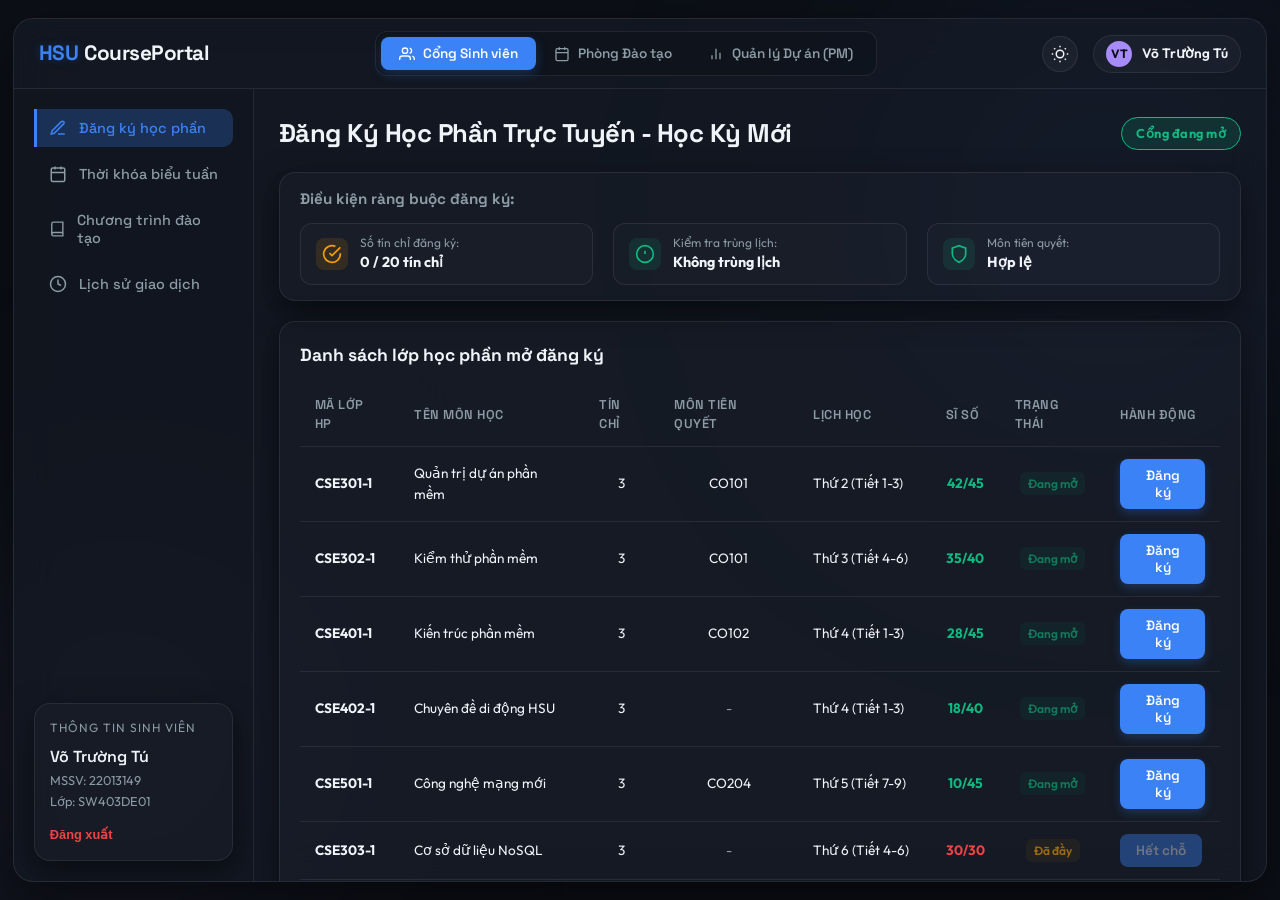
==== Project/index.html @ 162b2c91 "feat: build interactive course registration website prototype and SDP document in Vietnamese" ====
<!DOCTYPE html>
<html lang="vi">
<head>
    <meta charset="UTF-8">
    <meta name="viewport" content="width=device-width, initial-scale=1.0">
    <title>Hệ thống Đăng ký Học phần & Quản trị Dự án HSU</title>
    <link rel="preconnect" href="https://fonts.googleapis.com">
    <link rel="preconnect" href="https://fonts.gstatic.com" crossorigin>
    <link href="https://fonts.googleapis.com/css2?family=Outfit:wght@300;400;500;600;700;800&family=Space+Grotesk:wght@400;500;600;700&display=swap" rel="stylesheet">
    <link rel="stylesheet" href="styles.css">
</head>
<body>
    <!-- Background glows -->
    <div class="glow-bg-container">
        <div class="glow-sphere glow-1"></div>
        <div class="glow-sphere glow-2"></div>
    </div>

    <div class="app-container">
        <!-- Top App Bar -->
        <header class="app-header">
            <div class="brand">
                <span class="brand-hsu">HSU</span>
                <span class="brand-sub">CoursePortal</span>
            </div>
            
            <!-- Portal Tabs Switches -->
            <nav class="portal-nav">
                <button class="portal-tab-btn active" data-portal="student-portal">
                    <svg viewBox="0 0 24 24" width="16" height="16" stroke="currentColor" stroke-width="2" fill="none"><path d="M17 21v-2a4 4 0 0 0-4-4H5a4 4 0 0 0-4 4v2"></path><circle cx="9" cy="7" r="4"></circle><path d="M23 21v-2a4 4 0 0 0-3-3.87"></path><path d="M16 3.13a4 4 0 0 1 0 7.75"></path></svg>
                    Cổng Sinh viên
                </button>
                <button class="portal-tab-btn" data-portal="admin-portal">
                    <svg viewBox="0 0 24 24" width="16" height="16" stroke="currentColor" stroke-width="2" fill="none"><rect x="3" y="4" width="18" height="18" rx="2" ry="2"></rect><line x1="16" y1="2" x2="16" y2="6"></line><line x1="8" y1="2" x2="8" y2="6"></line><line x1="3" y1="10" x2="21" y2="10"></line></svg>
                    Phòng Đào tạo
                </button>
                <button class="portal-tab-btn" data-portal="pm-portal">
                    <svg viewBox="0 0 24 24" width="16" height="16" stroke="currentColor" stroke-width="2" fill="none"><line x1="18" y1="20" x2="18" y2="10"></line><line x1="12" y1="20" x2="12" y2="4"></line><line x1="6" y1="20" x2="6" y2="14"></line></svg>
                    Quản lý Dự án (PM)
                </button>
            </nav>

            <div class="header-right">
                <button id="dark-light-btn" class="icon-btn" title="Chuyển chế độ Sáng/Tối">
                    <svg viewBox="0 0 24 24" width="18" height="18" stroke="currentColor" stroke-width="2" fill="none" class="sun-icon"><circle cx="12" cy="12" r="5"></circle><line x1="12" y1="1" x2="12" y2="3"></line><line x1="12" y1="21" x2="12" y2="23"></line><line x1="4.22" y1="4.22" x2="5.64" y2="5.64"></line><line x1="18.36" y1="18.36" x2="19.78" y2="19.78"></line><line x1="1" y1="12" x2="3" y2="12"></line><line x1="21" y1="12" x2="23" y2="12"></line><line x1="4.22" y1="19.78" x2="5.64" y2="18.36"></line><line x1="18.36" y1="5.64" x2="19.78" y2="4.22"></line></svg>
                </button>
                <div class="user-profile" id="user-profile-badge">
                    <span class="user-avatar">VT</span>
                    <span class="user-name">Võ Trường Tú</span>
                </div>
            </div>
        </header>

        <!-- Main Body Area -->
        <main class="app-body">
            
            <!-- 1. PORTAL: STUDENT -->
            <section class="portal-pane active" id="student-portal">
                <!-- Login section if not authenticated -->
                <div class="login-wrapper flex-center" id="login-section" style="display: none;">
                    <div class="login-card glass-card">
                        <h2>ĐĂNG NHẬP CỔNG SINH VIÊN</h2>
                        <p class="login-subtitle">Vui lòng sử dụng thông tin tài khoản HSU được cấp</p>
                        <form id="login-form" onsubmit="event.preventDefault();">
                            <div class="form-group">
                                <label for="student-id">Mã số sinh viên (MSSV)</label>
                                <input type="text" id="student-id" placeholder="Nhập 22013149..." value="22013149">
                            </div>
                            <div class="form-group">
                                <label for="student-pass">Mật khẩu</label>
                                <input type="password" id="student-pass" placeholder="••••••••" value="password">
                            </div>
                            <button type="submit" id="login-submit-btn" class="primary-btn">Đăng nhập</button>
                        </form>
                        <div class="login-hint">💡 Gợi ý: Dùng MSSV: <strong>22013149</strong> để tải hồ sơ mẫu.</div>
                    </div>
                </div>

                <!-- Main Student Dashboard -->
                <div class="dashboard-layout" id="student-dashboard">
                    <!-- Sidebar menu -->
                    <aside class="dashboard-sidebar">
                        <nav class="sidebar-menu">
                            <button class="menu-item active" data-view="register-view">
                                <svg viewBox="0 0 24 24" width="18" height="18" stroke="currentColor" stroke-width="2" fill="none"><path d="M12 20h9"></path><path d="M16.5 3.5a2.121 2.121 0 0 1 3 3L7 19l-4 1 1-4L16.5 3.5z"></path></svg>
                                Đăng ký học phần
                            </button>
                            <button class="menu-item" data-view="timetable-view">
                                <svg viewBox="0 0 24 24" width="18" height="18" stroke="currentColor" stroke-width="2" fill="none"><rect x="3" y="4" width="18" height="18" rx="2" ry="2"></rect><line x1="16" y1="2" x2="16" y2="6"></line><line x1="8" y1="2" x2="8" y2="6"></line><line x1="3" y1="10" x2="21" y2="10"></line></svg>
                                Thời khóa biểu tuần
                            </button>
                            <button class="menu-item" data-view="curriculum-view">
                                <svg viewBox="0 0 24 24" width="18" height="18" stroke="currentColor" stroke-width="2" fill="none"><path d="M4 19.5A2.5 2.5 0 0 1 6.5 17H20"></path><path d="M6.5 2H20v20H6.5A2.5 2.5 0 0 1 4 19.5v-15A2.5 2.5 0 0 1 6.5 2z"></path></svg>
                                Chương trình đào tạo
                            </button>
                            <button class="menu-item" data-view="history-view">
                                <svg viewBox="0 0 24 24" width="18" height="18" stroke="currentColor" stroke-width="2" fill="none"><circle cx="12" cy="12" r="10"></circle><polyline points="12 6 12 12 16 14"></polyline></svg>
                                Lịch sử giao dịch
                            </button>
                        </nav>

                        <div class="sidebar-student-info glass-card">
                            <span class="info-title">Thông tin sinh viên</span>
                            <span class="info-name">Võ Trường Tú</span>
                            <span class="info-id">MSSV: 22013149</span>
                            <span class="info-class">Lớp: SW403DE01</span>
                            <button id="logout-btn" class="text-btn">Đăng xuất</button>
                        </div>
                    </aside>

                    <!-- Main view area -->
                    <div class="dashboard-main-view">
                        
                        <!-- VIEW: Register Classes -->
                        <div class="view-pane active" id="register-view">
                            <div class="view-header-row">
                                <h2>Đăng Ký Học Phần Trực Tuyến - Học Kỳ Mới</h2>
                                <div class="registration-status-badge open">Cổng đang mở</div>
                            </div>

                            <!-- Rules Checklist Box -->
                            <div class="rules-summary-box glass-card">
                                <h3>Điều kiện ràng buộc đăng ký:</h3>
                                <div class="rules-flex-grid">
                                    <div class="rule-indicator-card" id="rule-credits">
                                        <div class="r-icon">
                                            <svg viewBox="0 0 24 24" width="20" height="20" stroke="currentColor" stroke-width="2" fill="none"><path d="M22 11.08V12a10 10 0 1 1-5.93-9.14"></path><polyline points="22 4 12 14.01 9 11.01"></polyline></svg>
                                        </div>
                                        <div class="r-info">
                                            <span class="lbl">Số tín chỉ đăng ký:</span>
                                            <strong id="student-credits-sum">0 / 20 tín chỉ</strong>
                                        </div>
                                    </div>
                                    
                                    <div class="rule-indicator-card success" id="rule-clash">
                                        <div class="r-icon">
                                            <svg viewBox="0 0 24 24" width="20" height="20" stroke="currentColor" stroke-width="2" fill="none"><circle cx="12" cy="12" r="10"></circle><line x1="12" y1="8" x2="12" y2="12"></line><line x1="12" y1="16" x2="12.01" y2="16"></line></svg>
                                        </div>
                                        <div class="r-info">
                                            <span class="lbl">Kiểm tra trùng lịch:</span>
                                            <strong id="rule-clash-status">Không trùng lịch</strong>
                                        </div>
                                    </div>

                                    <div class="rule-indicator-card success" id="rule-prereq">
                                        <div class="r-icon">
                                            <svg viewBox="0 0 24 24" width="20" height="20" stroke="currentColor" stroke-width="2" fill="none"><path d="M12 22s8-4 8-10V5l-8-3-8 3v7c0 6 8 10 8 10z"></path></svg>
                                        </div>
                                        <div class="r-info">
                                            <span class="lbl">Môn tiên quyết:</span>
                                            <strong id="rule-prereq-status">Hợp lệ</strong>
                                        </div>
                                    </div>
                                </div>
                            </div>

                            <!-- List of Available Classes -->
                            <div class="table-section glass-card">
                                <h3>Danh sách lớp học phần mở đăng ký</h3>
                                <div class="responsive-table-wrapper">
                                    <table class="data-table">
                                        <thead>
                                            <tr>
                                                <th>Mã lớp HP</th>
                                                <th>Tên môn học</th>
                                                <th>Tín chỉ</th>
                                                <th>Môn tiên quyết</th>
                                                <th>Lịch học</th>
                                                <th>Sĩ số</th>
                                                <th>Trạng thái</th>
                                                <th>Hành động</th>
                                            </tr>
                                        </thead>
                                        <tbody id="open-classes-table-body">
                                            <!-- Dynamic rows -->
                                        </tbody>
                                    </table>
                                </div>
                            </div>

                            <!-- List of Registered Classes -->
                            <div class="table-section glass-card" style="margin-top: 20px;">
                                <h3>Học phần đã đăng ký thành công</h3>
                                <div class="responsive-table-wrapper">
                                    <table class="data-table registered-table">
                                        <thead>
                                            <tr>
                                                <th>Mã lớp HP</th>
                                                <th>Tên môn học</th>
                                                <th>Tín chỉ</th>
                                                <th>Lịch học</th>
                                                <th>Hành động</th>
                                            </tr>
                                        </thead>
                                        <tbody id="registered-classes-table-body">
                                            <tr>
                                                <td colspan="5" style="text-align: center; color: var(--text-secondary);">Chưa đăng ký môn học nào.</td>
                                            </tr>
                                        </tbody>
                                    </table>
                                </div>
                            </div>
                        </div>

                        <!-- VIEW: Weekly Timetable -->
                        <div class="view-pane" id="timetable-view">
                            <h2>Thời Khóa Biểu Tuần Cá Nhân</h2>
                            <p class="section-desc">Thời khóa biểu dạng lịch tuần giúp sinh viên dễ dàng nhận diện lịch và tránh trùng tiết học:</p>
                            
                            <div class="timetable-grid-container glass-card">
                                <div class="timetable-grid">
                                    <div class="grid-header">Tiết</div>
                                    <div class="grid-header">Thứ Hai</div>
                                    <div class="grid-header">Thứ Ba</div>
                                    <div class="grid-header">Thứ Tư</div>
                                    <div class="grid-header">Thứ Năm</div>
                                    <div class="grid-header">Thứ Sáu</div>
                                    <div class="grid-header">Thứ Bảy</div>
                                    
                                    <!-- Rows generated by JS -->
                                </div>
                            </div>
                        </div>

                        <!-- VIEW: Curriculum -->
                        <div class="view-pane" id="curriculum-view">
                            <h2>Chương Trình Đào Tạo Ngành Công Nghệ Phần Mềm</h2>
                            <p class="section-desc">Theo dõi các môn học đã hoàn thành và xem điều kiện tiên quyết của các môn tiếp theo:</p>
                            
                            <div class="curriculum-container glass-card">
                                <div class="curriculum-summary-banner">
                                    <div class="sum-item">
                                        <span>Tổng tín chỉ tích lũy:</span>
                                        <strong>124 / 130 tín chỉ</strong>
                                    </div>
                                    <div class="sum-item">
                                        <span>Điểm trung bình (GPA):</span>
                                        <strong>3.42 / 4.00</strong>
                                    </div>
                                    <div class="sum-item">
                                        <span>Trạng thái:</span>
                                        <strong class="color-success">Đủ điều kiện làm khóa luận</strong>
                                    </div>
                                </div>

                                <table class="data-table">
                                    <thead>
                                        <tr>
                                            <th>Mã môn</th>
                                            <th>Tên môn học</th>
                                            <th>Số TC</th>
                                            <th>Loại môn</th>
                                            <th>Môn tiên quyết</th>
                                            <th>Điểm tích lũy</th>
                                            <th>Trạng thái</th>
                                        </tr>
                                    </thead>
                                    <tbody id="curriculum-table-body">
                                        <!-- Dynamic rows -->
                                    </tbody>
                                </table>
                            </div>
                        </div>

                        <!-- VIEW: History of Transaction logs -->
                        <div class="view-pane" id="history-view">
                            <h2>Lịch Sử Giao Dịch Đăng Ký Học Phần</h2>
                            <p class="section-desc">Ghi nhận chi tiết thời gian và trạng thái thực hiện các thao tác đăng ký / hủy môn:</p>
                            
                            <div class="history-list-box glass-card">
                                <table class="data-table">
                                    <thead>
                                        <tr>
                                            <th>Thời gian</th>
                                            <th>Loại giao dịch</th>
                                            <th>Mã lớp HP</th>
                                            <th>Tên môn học</th>
                                            <th>Trạng thái hệ thống</th>
                                        </tr>
                                    </thead>
                                    <tbody id="history-table-body">
                                        <!-- Dynamic rows -->
                                    </tbody>
                                </table>
                            </div>
                        </div>

                    </div>
                </div>
            </section>


            <!-- 2. PORTAL: ADMIN (Phòng Đào Tạo) -->
            <section class="portal-pane" id="admin-portal">
                <div class="dashboard-layout">
                    <!-- Sidebar Admin -->
                    <aside class="dashboard-sidebar">
                        <nav class="sidebar-menu">
                            <button class="menu-item active" data-view="admin-classes-view">
                                <svg viewBox="0 0 24 24" width="18" height="18" stroke="currentColor" stroke-width="2" fill="none"><rect x="3" y="3" width="18" height="18" rx="2" ry="2"></rect><line x1="9" y1="9" x2="15" y2="9"></line><line x1="9" y1="13" x2="15" y2="13"></line><line x1="9" y1="17" x2="15" y2="17"></line></svg>
                                Lớp học phần mở
                            </button>
                            <button class="menu-item" data-view="admin-stats-view">
                                <svg viewBox="0 0 24 24" width="18" height="18" stroke="currentColor" stroke-width="2" fill="none"><line x1="18" y1="20" x2="18" y2="10"></line><line x1="12" y1="20" x2="12" y2="4"></line><line x1="6" y1="20" x2="6" y2="14"></line></svg>
                                Báo cáo thống kê
                            </button>
                        </nav>

                        <div class="sidebar-student-info glass-card">
                            <span class="info-title">Nhân viên Phòng Đào tạo</span>
                            <span class="info-name">Lê Thanh Tùng</span>
                            <span class="info-id">Mã số: PĐT018</span>
                        </div>
                    </aside>

                    <!-- Main View Admin -->
                    <div class="dashboard-main-view">
                        <!-- VIEW: Admin Classes Management -->
                        <div class="view-pane active" id="admin-classes-view">
                            <div class="view-header-row">
                                <h2>Quản Lý Lớp Học Phần Học Kỳ</h2>
                                <div class="admin-controls-flex">
                                    <button id="toggle-registration-btn" class="primary-btn pulse-border">Đóng Cổng Đăng Ký</button>
                                </div>
                            </div>

                            <div class="table-section glass-card">
                                <h3>Quản lý sĩ số lớp và Trạng thái mở đăng ký</h3>
                                <div class="responsive-table-wrapper">
                                    <table class="data-table">
                                        <thead>
                                            <tr>
                                                <th>Mã lớp HP</th>
                                                <th>Tên môn học</th>
                                                <th>Lịch học</th>
                                                <th>Sĩ số tối đa</th>
                                                <th>Số chỗ trống</th>
                                                <th>Trạng thái lớp</th>
                                                <th>Điều chỉnh sĩ số</th>
                                            </tr>
                                        </thead>
                                        <tbody id="admin-classes-table-body">
                                            <!-- Dynamic rows -->
                                        </tbody>
                                    </table>
                                </div>
                            </div>
                        </div>

                        <!-- VIEW: Admin Statistics -->
                        <div class="view-pane" id="admin-stats-view">
                            <h2>Báo Cáo Thống Kê & Đăng Ký</h2>
                            
                            <div class="admin-stats-summary-grid">
                                <div class="stat-card glass-card">
                                    <span>Tổng số lớp học phần:</span>
                                    <strong id="stat-total-classes">5</strong>
                                </div>
                                <div class="stat-card glass-card">
                                    <span>Số sinh viên đã đăng ký:</span>
                                    <strong id="stat-total-students">148</strong>
                                </div>
                                <div class="stat-card glass-card">
                                    <span>Tỉ lệ lớp đầy sĩ số (&gt;90%):</span>
                                    <strong id="stat-filled-ratio">40%</strong>
                                </div>
                            </div>

                            <div class="table-section glass-card" style="margin-top: 20px;">
                                <div class="view-header-row">
                                    <h3>Thống kê số lượng sinh viên theo môn học</h3>
                                    <button id="export-excel-btn" class="nav-btn">
                                        <svg viewBox="0 0 24 24" width="16" height="16" stroke="currentColor" stroke-width="2" fill="none"><path d="M21 15v4a2 2 0 0 1-2 2H5a2 2 0 0 1-2-2v-4"></path><polyline points="7 10 12 15 17 10"></polyline><line x1="12" y1="15" x2="12" y2="3"></line></svg>
                                        Xuất Báo cáo Excel (.xlsx)
                                    </button>
                                </div>
                                
                                <div class="responsive-table-wrapper">
                                    <table class="data-table">
                                        <thead>
                                            <tr>
                                                <th>Mã học phần</th>
                                                <th>Tên môn học</th>
                                                <th>Tín chỉ</th>
                                                <th>Số lớp đã mở</th>
                                                <th>Tổng số lượt đăng ký</th>
                                                <th>Doanh thu dự kiến ($)</th>
                                            </tr>
                                        </thead>
                                        <tbody id="admin-stats-table-body">
                                            <!-- Dynamic rows -->
                                        </tbody>
                                    </table>
                                </div>
                            </div>
                        </div>
                    </div>
                </div>
            </section>


            <!-- 3. PORTAL: PROJECT MANAGEMENT (PM PORTAL) -->
            <section class="portal-pane" id="pm-portal">
                <div class="pm-portal-layout">
                    <!-- Top PM summary card -->
                    <div class="pm-summary-header glass-card">
                        <div class="pm-title-desc">
                            <h2>Dashboard Quản Trị Tiến Độ & Rủi Ro Dự Án</h2>
                            <p>Phân tích tiến độ dự án <strong>Hệ thống Đăng ký Học phần trực tuyến HSU</strong> (12 Tuần)</p>
                        </div>
                        <div class="pm-meta-metrics">
                            <div class="pm-metric-box">
                                <span class="lbl">Tiến độ tổng thể</span>
                                <strong>85%</strong>
                            </div>
                            <div class="pm-metric-box" id="pm-delivery-status">
                                <span class="lbl">Ngày bàn giao dự kiến</span>
                                <strong class="color-success">Tuần 12 (Đúng Hạn)</strong>
                            </div>
                            <div class="pm-metric-box">
                                <span class="lbl">Trạng thái đường găng</span>
                                <strong class="color-critical">Chặt chẽ</strong>
                            </div>
                        </div>
                    </div>

                    <!-- Main grid layout -->
                    <div class="pm-grid">
                        
                        <!-- Left panel: Gantt & Critical Path controls -->
                        <div class="pm-col-left glass-card">
                            <div class="view-header-row">
                                <h3>Trình Giả Lập Trễ Tiến Độ (Critical Path Simulator)</h3>
                                <button id="reset-schedule-btn" class="text-btn">Khôi phục tiến độ ban đầu</button>
                            </div>
                            <p class="section-desc" style="margin-bottom: 15px;">Dự án có các công việc thuộc <strong>Đường găng (Critical Path)</strong>. Nếu một công việc trên đường găng bị trễ, ngày hoàn thành dự án sẽ bị lùi lại. Các công việc ngoài đường găng có thời gian đệm (Float time) nhất định.</p>
                            
                            <div class="simulator-sliders-box">
                                <!-- Sliders for delay simulation -->
                                <div class="delay-slider-card critical">
                                    <div class="slider-info-row">
                                        <span class="task-title">🔴 1. Thu thập yêu cầu (Đường găng)</span>
                                        <span class="float-badge">Đệm: 0 tuần</span>
                                        <span id="delay-val-1" class="delay-num">Trễ: 0 tuần</span>
                                    </div>
                                    <input type="range" class="delay-slider" data-task-id="1" min="0" max="4" value="0">
                                </div>

                                <div class="delay-slider-card critical">
                                    <div class="slider-info-row">
                                        <span class="task-title">🔴 2. Lập trình Backend (Đường găng)</span>
                                        <span class="float-badge">Đệm: 0 tuần</span>
                                        <span id="delay-val-2" class="delay-num">Trễ: 0 tuần</span>
                                    </div>
                                    <input type="range" class="delay-slider" data-task-id="2" min="0" max="4" value="0">
                                </div>

                                <div class="delay-slider-card">
                                    <div class="slider-info-row">
                                        <span class="task-title">🟢 3. Lập trình Frontend (Ngoài đường găng)</span>
                                        <span class="float-badge success-bg">Đệm: 1 tuần</span>
                                        <span id="delay-val-3" class="delay-num">Trễ: 0 tuần</span>
                                    </div>
                                    <input type="range" class="delay-slider" data-task-id="3" min="0" max="4" value="0">
                                </div>

                                <div class="delay-slider-card">
                                    <div class="slider-info-row">
                                        <span class="task-title">🟢 4. Thiết kế Database (Ngoài đường găng)</span>
                                        <span class="float-badge success-bg">Đệm: 2 tuần</span>
                                        <span id="delay-val-4" class="delay-num">Trễ: 0 tuần</span>
                                    </div>
                                    <input type="range" class="delay-slider" data-task-id="4" min="0" max="4" value="0">
                                </div>
                            </div>

                            <!-- Critical path visualizer flowchart -->
                            <div class="flowchart-box" style="margin-top: 20px;">
                                <h4>Đường Găng Quyết Định Tiến Độ (Critical Path Flow)</h4>
                                <div class="gantt-flowchart">
                                    <div class="flow-node active">Yêu cầu</div>
                                    <div class="flow-arrow">→</div>
                                    <div class="flow-node active">Phân tích</div>
                                    <div class="flow-arrow">→</div>
                                    <div class="flow-node active">Thiết kế</div>
                                    <div class="flow-arrow">→</div>
                                    <div class="flow-node active">Backend</div>
                                    <div class="flow-arrow">→</div>
                                    <div class="flow-node active">Tích hợp</div>
                                    <div class="flow-arrow">→</div>
                                    <div class="flow-node active">Kiểm thử</div>
                                    <div class="flow-arrow">→</div>
                                    <div class="flow-node active">Deploy</div>
                                    <div class="flow-arrow">→</div>
                                    <div class="flow-node active">Bàn giao</div>
                                </div>
                                <p class="table-note" style="margin-top: 10px;">*Các công việc Backend, Tích hợp, Kiểm thử, Deploy là các mốc chịu ảnh hưởng dây chuyền trực tiếp từ giai đoạn thu thập yêu cầu.</p>
                            </div>
                        </div>

                        <!-- Right panel: Interactive Gantt chart graph -->
                        <div class="pm-col-right glass-card">
                            <h3>Biểu đồ Gantt Trực Quan Hóa Tiến Độ Dự Án</h3>
                            <div class="gantt-chart-wrapper">
                                <!-- Gantt Grid header -->
                                <div class="gantt-grid-header">
                                    <div class="gantt-task-name-header">Công việc</div>
                                    <div class="gantt-weeks-header">
                                        <span>T1</span><span>T2</span><span>T3</span><span>T4</span><span>T5</span><span>T6</span><span>T7</span><span>T8</span><span>T9</span><span>T10</span><span>T11</span><span>T12</span><span class="extended-week week-13">T13</span><span class="extended-week week-14">T14</span><span class="extended-week week-15">T15</span><span class="extended-week week-16">T16</span>
                                    </div>
                                </div>

                                <!-- Gantt Bars container -->
                                <div class="gantt-bars-container" id="gantt-bars-wrapper">
                                    <!-- Bars generated dynamically by JS -->
                                </div>
                            </div>
                            
                            <!-- Risk Register Matrix at bottom -->
                            <div class="pm-risk-register-section" style="margin-top: 20px;">
                                <h3>Bảng Quản Lý Rủi Ro Tiến Độ (Project Risk Register)</h3>
                                <div class="responsive-table-wrapper">
                                    <table class="data-table risk-table">
                                        <thead>
                                            <tr>
                                                <th>Mã rủi ro</th>
                                                <th>Mô tả rủi ro</th>
                                                <th>Xác suất</th>
                                                <th>Mức ảnh hưởng</th>
                                                <th>Điểm số rủi ro</th>
                                                <th>Biện pháp ứng phó tiến độ</th>
                                            </tr>
                                        </thead>
                                        <tbody>
                                            <tr class="risk-row-high">
                                                <td>RSK-01</td>
                                                <td>Thay đổi yêu cầu liên tục (Scope creep)</td>
                                                <td>Cao</td>
                                                <td>Cao</td>
                                                <td><span class="risk-badge high">9 (Cao)</span></td>
                                                <td>Chốt ký duyệt SRS ở cuối tuần 2, lập quy trình CCB</td>
                                            </tr>
                                            <tr class="risk-row-medium">
                                                <td>RSK-02</td>
                                                <td>Lỗi tích hợp hệ thống Frontend - Backend</td>
                                                <td>Trung bình</td>
                                                <td>Cao</td>
                                                <td><span class="risk-badge medium">6 (Trung bình)</span></td>
                                                <td>Tích hợp sớm và thường xuyên, đặc tả API chi tiết</td>
                                            </tr>
                                            <tr class="risk-row-medium">
                                                <td>RSK-03</td>
                                                <td>Thành viên cốt lõi nghỉ việc đột ngột</td>
                                                <td>Trung bình</td>
                                                <td>Cao</td>
                                                <td><span class="risk-badge medium">6 (Trung bình)</span></td>
                                                <td>Đào tạo chéo (Cross-training), chia sẻ mã nguồn</td>
                                            </tr>
                                            <tr class="risk-row-medium">
                                                <td>RSK-04</td>
                                                <td>Nghẽn tải máy chủ khi mở cổng</td>
                                                <td>Trung bình</td>
                                                <td>Cao</td>
                                                <td><span class="risk-badge medium">6 (Trung bình)</span></td>
                                                <td>Tối ưu hóa Database, Load Test hiệu năng ở tuần 9</td>
                                            </tr>
                                            <tr class="risk-row-high">
                                                <td>RSK-05</td>
                                                <td>Trễ tiến độ các mốc trên Đường găng</td>
                                                <td>Cao</td>
                                                <td>Rất cao</td>
                                                <td><span class="risk-badge high">10 (Cao)</span></td>
                                                <td>Họp rà soát hàng tuần, ưu tiên phát triển module lõi trước</td>
                                            </tr>
                                        </tbody>
                                    </table>
                                </div>
                            </div>
                        </div>

                    </div>
                </div>
            </section>

        </main>
        
        <!-- Toast message feedback -->
        <div class="toast-container" id="toast-wrapper"></div>
    </div>

    <script src="script.js"></script>
</body>
</html>
---- Project/styles.css ----
/* --- HSU PROJECT DESIGN SYSTEM --- */
:root {
    --bg-color: #0c0f16;
    --card-bg: rgba(22, 28, 41, 0.65);
    --border-color: rgba(255, 255, 255, 0.08);
    --text-primary: #f0f3f8;
    --text-secondary: #8c9ba5;
    
    --primary: #3b82f6; /* Electric HSU Blue */
    --primary-glow: rgba(59, 130, 246, 0.25);
    --accent: #a78bfa; /* Soft Lavender */
    --success: #10b981; /* Emerald Green */
    --warning: #f59e0b; /* Amber Orange */
    --danger: #ef4444; /* Coral Red */
    
    --shadow-color: rgba(0, 0, 0, 0.5);
    --glass-blur: 20px;
    --transition-speed: 0.3s;
    
    --font-heading: 'Space Grotesk', sans-serif;
    --font-body: 'Outfit', sans-serif;
}

[data-theme="light"] {
    --bg-color: #f3f4f6;
    --card-bg: rgba(255, 255, 255, 0.85);
    --border-color: rgba(0, 0, 0, 0.08);
    --text-primary: #1f2937;
    --text-secondary: #6b7280;
    
    --primary: #1d4ed8;
    --primary-glow: rgba(29, 78, 216, 0.1);
    --accent: #6d28d9;
    --success: #059669;
    --warning: #d97706;
    --danger: #dc2626;
    
    --shadow-color: rgba(0, 0, 0, 0.06);
}

/* Base Styles */
* {
    box-sizing: border-box;
    margin: 0;
    padding: 0;
}

body {
    background-color: var(--bg-color);
    color: var(--text-primary);
    font-family: var(--font-body);
    font-size: 15px;
    line-height: 1.5;
    overflow: hidden;
    height: 100vh;
    display: flex;
    justify-content: center;
    align-items: center;
    transition: background-color var(--transition-speed), color var(--transition-speed);
}

/* Background Glows */
.glow-bg-container {
    position: absolute;
    top: 0;
    left: 0;
    width: 100%;
    height: 100%;
    overflow: hidden;
    z-index: 1;
    pointer-events: none;
}

.glow-sphere {
    position: absolute;
    border-radius: 50%;
    filter: blur(120px);
    opacity: 0.15;
    mix-blend-mode: screen;
}

[data-theme="light"] .glow-sphere {
    opacity: 0.06;
    mix-blend-mode: multiply;
}

.glow-1 {
    width: 600px;
    height: 600px;
    background: radial-gradient(circle, var(--primary) 0%, transparent 70%);
    top: -10%;
    right: -10%;
}

.glow-2 {
    width: 500px;
    height: 500px;
    background: radial-gradient(circle, var(--accent) 0%, transparent 70%);
    bottom: -10%;
    left: -10%;
}

/* Core Container Layout */
.app-container {
    position: relative;
    z-index: 10;
    width: 98vw;
    height: 96vh;
    max-width: 1500px;
    max-height: 900px;
    background: var(--card-bg);
    border: 1px solid var(--border-color);
    border-radius: 20px;
    box-shadow: 0 20px 50px var(--shadow-color);
    backdrop-filter: blur(var(--glass-blur));
    -webkit-backdrop-filter: blur(var(--glass-blur));
    display: flex;
    flex-direction: column;
    overflow: hidden;
}

/* Header style */
.app-header {
    height: 70px;
    padding: 0 25px;
    display: flex;
    justify-content: space-between;
    align-items: center;
    border-bottom: 1px solid var(--border-color);
    flex-shrink: 0;
}

.brand {
    font-family: var(--font-heading);
    font-size: 1.3rem;
    font-weight: 800;
    display: flex;
    align-items: center;
    gap: 6px;
    letter-spacing: -0.5px;
}

.brand-hsu {
    color: var(--primary);
    text-shadow: 0 0 10px var(--primary-glow);
}

.portal-nav {
    display: flex;
    background: rgba(0, 0, 0, 0.15);
    padding: 5px;
    border-radius: 12px;
    border: 1px solid var(--border-color);
}

.portal-tab-btn {
    background: transparent;
    border: none;
    color: var(--text-secondary);
    padding: 8px 18px;
    border-radius: 8px;
    font-family: var(--font-heading);
    font-weight: 600;
    font-size: 0.85rem;
    cursor: pointer;
    display: flex;
    align-items: center;
    gap: 8px;
    transition: all 0.25s ease;
}

.portal-tab-btn:hover {
    color: var(--text-primary);
}

.portal-tab-btn.active {
    background: var(--primary);
    color: #fff;
    box-shadow: 0 4px 12px var(--primary-glow);
}

.header-right {
    display: flex;
    align-items: center;
    gap: 15px;
}

.icon-btn {
    background: rgba(255, 255, 255, 0.04);
    border: 1px solid var(--border-color);
    color: var(--text-primary);
    width: 36px;
    height: 36px;
    border-radius: 50%;
    cursor: pointer;
    display: flex;
    justify-content: center;
    align-items: center;
    transition: all 0.3s ease;
}

.icon-btn:hover {
    background: rgba(255, 255, 255, 0.1);
    transform: scale(1.05);
}

.user-profile {
    display: flex;
    align-items: center;
    gap: 10px;
    background: rgba(255, 255, 255, 0.03);
    border: 1px solid var(--border-color);
    padding: 5px 12px;
    border-radius: 20px;
}

.user-avatar {
    background: var(--accent);
    color: #0c0f16;
    width: 26px;
    height: 26px;
    border-radius: 50%;
    display: flex;
    justify-content: center;
    align-items: center;
    font-weight: 700;
    font-size: 0.75rem;
}

.user-name {
    font-size: 0.85rem;
    font-weight: 600;
}

/* App Main Body */
.app-body {
    flex: 1;
    position: relative;
    overflow: hidden;
}

.portal-pane {
    position: absolute;
    top: 0;
    left: 0;
    width: 100%;
    height: 100%;
    opacity: 0;
    visibility: hidden;
    transition: opacity 0.3s ease, visibility 0.3s ease;
    display: flex;
    flex-direction: column;
}

.portal-pane.active {
    opacity: 1;
    visibility: visible;
}

/* Glass card design */
.glass-card {
    background: rgba(255, 255, 255, 0.015);
    border: 1px solid var(--border-color);
    border-radius: 16px;
    padding: 20px;
    box-shadow: 0 10px 30px var(--shadow-color);
}

/* Dashboard sidebar layout */
.dashboard-layout {
    display: grid;
    grid-template-columns: 240px 1fr;
    height: 100%;
    overflow: hidden;
}

.dashboard-sidebar {
    border-right: 1px solid var(--border-color);
    padding: 20px;
    display: flex;
    flex-direction: column;
    justify-content: space-between;
    background: rgba(0, 0, 0, 0.08);
}

.sidebar-menu {
    display: flex;
    flex-direction: column;
    gap: 8px;
}

.menu-item {
    background: transparent;
    border: none;
    color: var(--text-secondary);
    padding: 10px 15px;
    border-radius: 10px;
    text-align: left;
    font-family: var(--font-heading);
    font-weight: 500;
    font-size: 0.9rem;
    cursor: pointer;
    display: flex;
    align-items: center;
    gap: 12px;
    transition: all 0.2s ease;
}

.menu-item:hover {
    color: var(--text-primary);
    background: rgba(255, 255, 255, 0.03);
}

.menu-item.active {
    background: var(--primary-glow);
    color: var(--primary);
    border-left: 3px solid var(--primary);
    border-radius: 0 10px 10px 0;
    padding-left: 12px;
}

.sidebar-student-info {
    padding: 15px;
}

.sidebar-student-info .info-title {
    font-size: 0.75rem;
    color: var(--text-secondary);
    text-transform: uppercase;
    letter-spacing: 1px;
    display: block;
    margin-bottom: 8px;
}

.sidebar-student-info .info-name {
    font-family: var(--font-heading);
    font-size: 1rem;
    font-weight: 600;
    display: block;
}

.sidebar-student-info .info-id,
.sidebar-student-info .info-class {
    font-size: 0.8rem;
    color: var(--text-secondary);
    display: block;
    margin-top: 2px;
}

.text-btn {
    background: transparent;
    border: none;
    color: var(--danger);
    cursor: pointer;
    font-size: 0.8rem;
    font-weight: 600;
    margin-top: 15px;
    outline: none;
}

.text-btn:hover {
    text-decoration: underline;
}

/* Dashboard main view display */
.dashboard-main-view {
    flex: 1;
    padding: 25px;
    overflow-y: auto;
    height: 100%;
}

.view-pane {
    display: none;
    animation: fadeIn 0.35s ease forwards;
}

.view-pane.active {
    display: block;
}

@keyframes fadeIn {
    from { opacity: 0; transform: translateY(10px); }
    to { opacity: 1; transform: translateY(0); }
}

.view-header-row {
    display: flex;
    justify-content: space-between;
    align-items: center;
    margin-bottom: 20px;
}

.view-header-row h2 {
    font-family: var(--font-heading);
    font-size: 1.6rem;
    font-weight: 700;
    letter-spacing: -0.5px;
}

.section-desc {
    font-size: 0.9rem;
    color: var(--text-secondary);
    margin-top: -15px;
    margin-bottom: 20px;
}

/* Badges */
.registration-status-badge {
    padding: 6px 14px;
    border-radius: 20px;
    font-size: 0.8rem;
    font-weight: 700;
    letter-spacing: 0.5px;
}

.registration-status-badge.open {
    background: rgba(16, 185, 129, 0.15);
    color: var(--success);
    border: 1px solid var(--success);
}

.registration-status-badge.closed {
    background: rgba(239, 68, 68, 0.15);
    color: var(--danger);
    border: 1px solid var(--danger);
}

/* Student Rules checklist display */
.rules-summary-box {
    margin-bottom: 20px;
    padding: 15px 20px;
}

.rules-summary-box h3 {
    font-family: var(--font-heading);
    font-size: 0.95rem;
    color: var(--text-secondary);
    margin-bottom: 12px;
}

.rules-flex-grid {
    display: flex;
    gap: 20px;
}

.rule-indicator-card {
    flex: 1;
    display: flex;
    align-items: center;
    gap: 12px;
    padding: 10px 15px;
    border-radius: 12px;
    background: rgba(255, 255, 255, 0.015);
    border: 1px solid var(--border-color);
}

.rule-indicator-card .r-icon {
    width: 32px;
    height: 32px;
    border-radius: 8px;
    display: flex;
    justify-content: center;
    align-items: center;
    background: rgba(239, 68, 68, 0.12);
    color: var(--danger);
}

.rule-indicator-card.success .r-icon {
    background: rgba(16, 185, 129, 0.12);
    color: var(--success);
}

.rule-indicator-card.warning .r-icon {
    background: rgba(245, 158, 11, 0.12);
    color: var(--warning);
}

.rule-indicator-card .r-info {
    display: flex;
    flex-direction: column;
}

.rule-indicator-card .r-info .lbl {
    font-size: 0.75rem;
    color: var(--text-secondary);
}

.rule-indicator-card .r-info strong {
    font-size: 0.9rem;
    font-weight: 700;
}

/* Tables styling */
.table-section {
    padding: 20px;
}

.table-section h3 {
    font-family: var(--font-heading);
    font-size: 1.1rem;
    margin-bottom: 15px;
}

.responsive-table-wrapper {
    width: 100%;
    overflow-x: auto;
}

.data-table {
    width: 100%;
    border-collapse: collapse;
    font-size: 0.85rem;
    text-align: left;
}

.data-table th, .data-table td {
    padding: 12px 15px;
    border-bottom: 1px solid var(--border-color);
}

.data-table th {
    font-family: var(--font-heading);
    color: var(--text-secondary);
    font-weight: 600;
    font-size: 0.8rem;
    text-transform: uppercase;
    letter-spacing: 0.5px;
}

.data-table tbody tr:hover {
    background: rgba(255, 255, 255, 0.01);
}

/* Table specific fields */
.class-full {
    color: var(--danger);
    font-weight: bold;
}

.class-available {
    color: var(--success);
    font-weight: bold;
}

/* Action Buttons */
.primary-btn {
    background: var(--primary);
    color: #fff;
    border: none;
    padding: 8px 16px;
    border-radius: 8px;
    font-family: var(--font-heading);
    font-weight: 600;
    font-size: 0.85rem;
    cursor: pointer;
    box-shadow: 0 4px 10px var(--primary-glow);
    transition: all 0.25s ease;
}

.primary-btn:hover {
    transform: translateY(-1px);
    box-shadow: 0 6px 15px var(--primary-glow);
}

.primary-btn:disabled {
    opacity: 0.4;
    cursor: not-allowed;
    transform: none;
    box-shadow: none;
}

.danger-btn {
    background: rgba(239, 68, 68, 0.1);
    border: 1px solid var(--danger);
    color: var(--danger);
    padding: 6px 12px;
    border-radius: 6px;
    font-family: var(--font-heading);
    font-weight: 600;
    font-size: 0.8rem;
    cursor: pointer;
    transition: all 0.2s ease;
}

.danger-btn:hover {
    background: var(--danger);
    color: #fff;
}

.nav-btn {
    background: rgba(255,255,255,0.03);
    border: 1px solid var(--border-color);
    color: var(--text-primary);
    padding: 8px 16px;
    border-radius: 8px;
    font-family: var(--font-heading);
    font-weight: 500;
    font-size: 0.85rem;
    cursor: pointer;
    display: flex;
    align-items: center;
    gap: 8px;
    transition: all 0.3s ease;
}

.nav-btn:hover {
    background: rgba(255,255,255,0.08);
}

.status-badge {
    padding: 4px 8px;
    border-radius: 6px;
    font-size: 0.75rem;
    font-weight: 600;
}

.status-badge.registered { background: rgba(16, 185, 129, 0.1); color: var(--success); }
.status-badge.cancelled { background: rgba(239, 68, 68, 0.1); color: var(--danger); }
.status-badge.conflict { background: rgba(245, 158, 11, 0.1); color: var(--warning); }

/* TIMETABLE WEEK GRID VIEW */
.timetable-grid-container {
    padding: 25px;
    overflow-x: auto;
}

.timetable-grid {
    display: grid;
    grid-template-columns: 80px repeat(6, 1fr);
    grid-gap: 5px;
    min-width: 800px;
}

.grid-header {
    font-family: var(--font-heading);
    font-weight: 700;
    font-size: 0.85rem;
    color: var(--text-secondary);
    text-align: center;
    padding: 10px;
    background: rgba(255,255,255,0.02);
    border-radius: 6px;
    border: 1px solid var(--border-color);
}

.grid-cell-hour {
    font-family: monospace;
    font-size: 0.8rem;
    color: var(--text-secondary);
    display: flex;
    justify-content: center;
    align-items: center;
    background: rgba(0, 0, 0, 0.15);
    border-radius: 6px;
    padding: 8px;
}

.grid-cell-day {
    min-height: 40px;
    background: rgba(255, 255, 255, 0.005);
    border: 1px solid rgba(255, 255, 255, 0.02);
    border-radius: 6px;
    position: relative;
}

/* Time Block overlay styling */
.timetable-event-block {
    position: absolute;
    left: 2px;
    right: 2px;
    background: linear-gradient(135deg, var(--primary) 0%, var(--accent) 100%);
    color: #fff;
    border-radius: 6px;
    padding: 4px 6px;
    font-size: 0.75rem;
    font-weight: 600;
    line-height: 1.2;
    box-shadow: 0 4px 10px rgba(0, 0, 0, 0.25);
    overflow: hidden;
    text-overflow: ellipsis;
    display: flex;
    flex-direction: column;
    justify-content: center;
    z-index: 5;
    border-left: 3px solid #fff;
}

.timetable-event-block .event-code {
    font-size: 0.65rem;
    opacity: 0.8;
}

/* Curriculum table styles */
.curriculum-container {
    padding: 20px;
}

.curriculum-summary-banner {
    display: flex;
    justify-content: space-around;
    padding: 15px;
    background: rgba(0, 0, 0, 0.15);
    border-radius: 12px;
    border: 1px solid var(--border-color);
    margin-bottom: 20px;
}

.curriculum-summary-banner .sum-item {
    display: flex;
    flex-direction: column;
    align-items: center;
}

.curriculum-summary-banner .sum-item span {
    font-size: 0.75rem;
    color: var(--text-secondary);
}

.curriculum-summary-banner .sum-item strong {
    font-family: var(--font-heading);
    font-size: 1.1rem;
    font-weight: 700;
}

.color-success { color: var(--success); }
.color-critical { color: var(--danger); }

/* login styles */
.login-wrapper {
    width: 100%;
    height: 100%;
}

.flex-center {
    display: flex;
    justify-content: center;
    align-items: center;
}

.login-card {
    width: 100%;
    max-width: 420px;
    padding: 35px;
    text-align: center;
}

.login-card h2 {
    font-family: var(--font-heading);
    font-size: 1.4rem;
    font-weight: 800;
    margin-bottom: 5px;
    color: var(--primary);
}

.login-subtitle {
    font-size: 0.85rem;
    color: var(--text-secondary);
    margin-bottom: 25px;
}

.form-group {
    display: flex;
    flex-direction: column;
    text-align: left;
    margin-bottom: 18px;
}

.form-group label {
    font-size: 0.8rem;
    color: var(--text-secondary);
    margin-bottom: 6px;
}

.form-group input {
    background: rgba(0,0,0,0.25);
    border: 1px solid var(--border-color);
    color: var(--text-primary);
    padding: 10px 15px;
    border-radius: 8px;
    font-family: var(--font-body);
    font-size: 0.9rem;
    outline: none;
    transition: all 0.3s ease;
}

.form-group input:focus {
    border-color: var(--primary);
    box-shadow: 0 0 5px var(--primary-glow);
}

.login-card button {
    width: 100%;
    padding: 12px;
    margin-top: 10px;
}

.login-hint {
    margin-top: 20px;
    font-size: 0.75rem;
    color: var(--text-secondary);
}

/* PORTAL: ADMIN (Phòng đào tạo) Styles */
.admin-controls-flex {
    display: flex;
    gap: 12px;
}

.admin-stats-summary-grid {
    display: grid;
    grid-template-columns: repeat(3, 1fr);
    gap: 20px;
}

.stat-card {
    display: flex;
    flex-direction: column;
    align-items: center;
    padding: 15px;
}

.stat-card span {
    font-size: 0.8rem;
    color: var(--text-secondary);
}

.stat-card strong {
    font-family: var(--font-heading);
    font-size: 1.8rem;
    font-weight: 700;
    color: var(--primary);
    margin-top: 5px;
}


/* PORTAL: PROJECT MANAGEMENT (PM Portal) */
.pm-portal-layout {
    display: flex;
    flex-direction: column;
    gap: 20px;
    padding: 25px;
    height: 100%;
    overflow-y: auto;
}

.pm-summary-header {
    display: flex;
    justify-content: space-between;
    align-items: center;
    padding: 18px 25px;
}

.pm-title-desc h2 {
    font-family: var(--font-heading);
    font-size: 1.5rem;
    font-weight: 700;
    color: var(--primary);
}

.pm-title-desc p {
    font-size: 0.85rem;
    color: var(--text-secondary);
}

.pm-meta-metrics {
    display: flex;
    gap: 25px;
}

.pm-metric-box {
    display: flex;
    flex-direction: column;
    text-align: right;
}

.pm-metric-box .lbl {
    font-size: 0.75rem;
    color: var(--text-secondary);
}

.pm-metric-box strong {
    font-family: var(--font-heading);
    font-size: 1.15rem;
    font-weight: 700;
}

.pm-grid {
    display: grid;
    grid-template-columns: 1fr 1.5fr;
    gap: 20px;
}

.pm-col-left {
    display: flex;
    flex-direction: column;
    padding: 22px;
}

.pm-col-right {
    display: flex;
    flex-direction: column;
    padding: 22px;
}

.pm-col-left h3, .pm-col-right h3 {
    font-family: var(--font-heading);
    font-size: 1.1rem;
    margin-bottom: 12px;
    color: var(--primary);
}

/* Delay Simulator sliders styling */
.simulator-sliders-box {
    display: flex;
    flex-direction: column;
    gap: 12px;
}

.delay-slider-card {
    background: rgba(255, 255, 255, 0.015);
    border: 1px solid var(--border-color);
    border-radius: 12px;
    padding: 12px 15px;
}

.delay-slider-card.critical {
    border-left: 4px solid var(--danger);
    background: rgba(239, 68, 68, 0.005);
}

.slider-info-row {
    display: flex;
    justify-content: space-between;
    align-items: center;
    font-size: 0.75rem;
    margin-bottom: 6px;
}

.slider-info-row .task-title {
    font-weight: 600;
}

.slider-info-row .float-badge {
    font-size: 0.65rem;
    padding: 2px 6px;
    border-radius: 4px;
    background: rgba(255, 255, 255, 0.05);
    color: var(--text-secondary);
}

.slider-info-row .float-badge.success-bg {
    background: rgba(16, 185, 129, 0.12);
    color: var(--success);
}

.delay-num {
    font-family: monospace;
    font-weight: 700;
    color: var(--warning);
}

.delay-slider {
    -webkit-appearance: none;
    appearance: none;
    width: 100%;
    height: 5px;
    border-radius: 2px;
    background: rgba(255,255,255,0.08);
    outline: none;
}

.delay-slider::-webkit-slider-thumb {
    -webkit-appearance: none;
    appearance: none;
    width: 15px;
    height: 15px;
    border-radius: 50%;
    background: var(--warning);
    cursor: pointer;
    box-shadow: 0 0 5px rgba(245, 158, 11, 0.4);
    transition: transform 0.1s ease;
}

.delay-slider::-webkit-slider-thumb:hover {
    transform: scale(1.2);
}

/* Critical path flowchart styling */
.gantt-flowchart {
    display: flex;
    flex-wrap: wrap;
    align-items: center;
    gap: 6px;
    font-size: 0.7rem;
    margin-top: 10px;
}

.flow-node {
    background: rgba(255, 255, 255, 0.02);
    border: 1px solid var(--border-color);
    padding: 4px 8px;
    border-radius: 6px;
    font-weight: 500;
}

.flow-node.active {
    background: rgba(239, 68, 68, 0.1);
    border-color: var(--danger);
    color: #ffa4a4;
    font-weight: 600;
}

.flow-arrow {
    color: var(--text-secondary);
}

/* INTERACTIVE GANTT CHART */
.gantt-chart-wrapper {
    background: rgba(0, 0, 0, 0.2);
    border: 1px solid var(--border-color);
    border-radius: 12px;
    overflow-x: auto;
    font-size: 0.75rem;
}

.gantt-grid-header {
    display: flex;
    border-bottom: 1px solid var(--border-color);
    background: rgba(255, 255, 255, 0.01);
}

.gantt-task-name-header {
    width: 140px;
    padding: 10px 12px;
    font-weight: 700;
    border-right: 1px solid var(--border-color);
    color: var(--text-secondary);
}

.gantt-weeks-header {
    flex: 1;
    display: grid;
    grid-template-columns: repeat(12, 1fr) repeat(4, 1fr);
    text-align: center;
    font-weight: 700;
}

.gantt-weeks-header span {
    padding: 10px 0;
    border-right: 1px solid rgba(255, 255, 255, 0.03);
    min-width: 25px;
}

.extended-week {
    background: rgba(245, 158, 11, 0.04);
    color: var(--warning);
    display: none;
}

/* Gantt bars container */
.gantt-bars-container {
    display: flex;
    flex-direction: column;
}

.gantt-bar-row {
    display: flex;
    border-bottom: 1px solid rgba(255, 255, 255, 0.03);
    height: 38px;
    align-items: center;
}

.gantt-task-name {
    width: 140px;
    padding: 0 12px;
    font-weight: 600;
    border-right: 1px solid var(--border-color);
    white-space: nowrap;
    overflow: hidden;
    text-overflow: ellipsis;
}

.gantt-bar-cells {
    flex: 1;
    display: grid;
    grid-template-columns: repeat(12, 1fr) repeat(4, 1fr);
    height: 100%;
    position: relative;
}

.gantt-cell {
    border-right: 1px solid rgba(255, 255, 255, 0.02);
    height: 100%;
}

.gantt-cell.extended {
    background: rgba(245, 158, 11, 0.015);
    display: none;
}

/* Gantt Bar element overlay */
.gantt-bar {
    position: absolute;
    top: 8px;
    bottom: 8px;
    border-radius: 6px;
    box-shadow: 0 2px 6px rgba(0, 0, 0, 0.3);
    transition: left 0.4s ease, width 0.4s ease, background 0.4s ease;
    display: flex;
    align-items: center;
    padding-left: 8px;
    color: #fff;
    font-size: 0.65rem;
    font-weight: 600;
}

/* Gantt bar coloring */
.gantt-bar.critical-path-task {
    background: linear-gradient(90deg, #dc2626 0%, #ef4444 100%);
    border-left: 3px solid #ff8888;
}

.gantt-bar.normal-task {
    background: linear-gradient(90deg, #059669 0%, #10b981 100%);
    border-left: 3px solid #88ffcc;
}

.gantt-bar.delayed-gantt-bar {
    background: linear-gradient(90deg, #d97706 0%, #f59e0b 100%) !important;
    border-left-color: #ffe082 !important;
}

/* Risk Register Row highlights */
.risk-table {
    font-size: 0.8rem;
}

.risk-row-high {
    background: rgba(239, 68, 68, 0.02);
}

.risk-row-medium {
    background: rgba(245, 158, 11, 0.01);
}

.risk-badge {
    padding: 2px 6px;
    border-radius: 4px;
    font-weight: 600;
}

.risk-badge.high { background: rgba(239, 68, 68, 0.12); color: var(--danger); }
.risk-badge.medium { background: rgba(245, 158, 11, 0.12); color: var(--warning); }


/* TOAST FEEDBACK */
.toast-container {
    position: fixed;
    bottom: 25px;
    right: 25px;
    display: flex;
    flex-direction: column;
    gap: 10px;
    z-index: 100;
}

.toast {
    background: rgba(22, 28, 41, 0.95);
    border: 1px solid var(--border-color);
    padding: 12px 20px;
    border-radius: 10px;
    box-shadow: 0 10px 25px rgba(0, 0, 0, 0.4);
    display: flex;
    align-items: center;
    gap: 12px;
    transform: translateX(120%);
    animation: slideIn 0.3s cubic-bezier(0.18, 0.89, 0.32, 1.28) forwards;
    min-width: 250px;
    max-width: 350px;
}

.toast.success { border-left: 4px solid var(--success); }
.toast.error { border-left: 4px solid var(--danger); }
.toast.info { border-left: 4px solid var(--primary); }

.toast-message {
    font-size: 0.8rem;
    color: var(--text-primary);
    font-weight: 500;
}

@keyframes slideIn {
    to { transform: translateX(0); }
}

.pulse-border {
    position: relative;
}

.pulse-border::after {
    content: "";
    position: absolute;
    top: 0; left: 0; right: 0; bottom: 0;
    border-radius: 8px;
    border: 2px solid var(--primary);
    animation: pulseBorder 1.5s infinite ease-out;
    pointer-events: none;
}

@keyframes pulseBorder {
    0% { transform: scale(1); opacity: 0.5; }
    100% { transform: scale(1.15); opacity: 0; }
}

/* RESPONSIVE DESIGN */
@media (max-width: 1024px) {
    .dashboard-layout {
        grid-template-columns: 1fr;
    }
    .dashboard-sidebar {
        border-right: none;
        border-bottom: 1px solid var(--border-color);
        height: auto;
    }
    .sidebar-menu {
        flex-direction: row;
        overflow-x: auto;
    }
    .pm-grid {
        grid-template-columns: 1fr;
    }
    body {
        overflow-y: auto;
        height: auto;
    }
    .app-container {
        height: auto;
        max-height: none;
    }
}
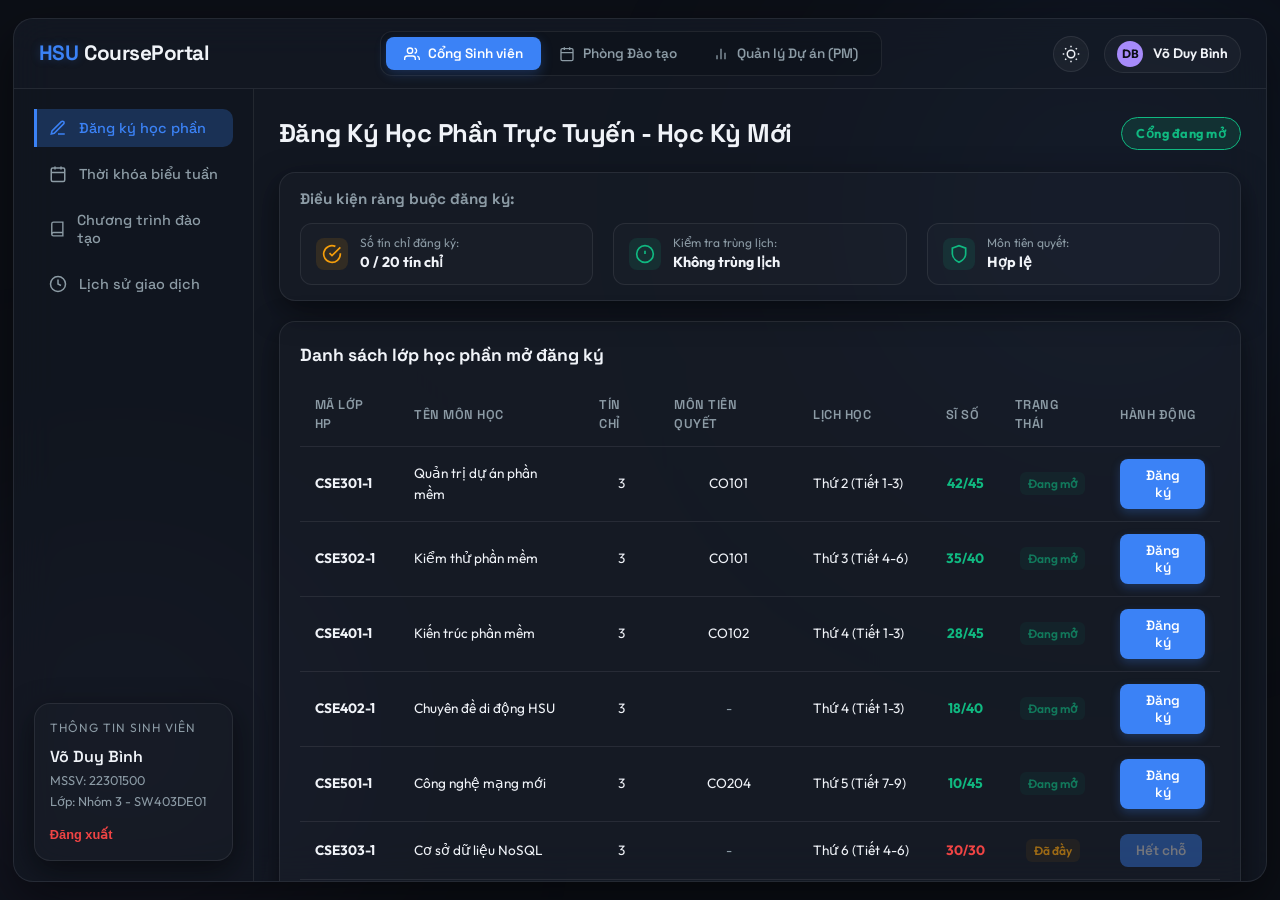
==== commit 7b2b5619: "refactor: update group information to Nhóm 3 and set Võ Duy Bình as Leader" ====
--- a/Project/index.html
+++ b/Project/index.html
@@ -45,8 +45,8 @@
                     <svg viewBox="0 0 24 24" width="18" height="18" stroke="currentColor" stroke-width="2" fill="none" class="sun-icon"><circle cx="12" cy="12" r="5"></circle><line x1="12" y1="1" x2="12" y2="3"></line><line x1="12" y1="21" x2="12" y2="23"></line><line x1="4.22" y1="4.22" x2="5.64" y2="5.64"></line><line x1="18.36" y1="18.36" x2="19.78" y2="19.78"></line><line x1="1" y1="12" x2="3" y2="12"></line><line x1="21" y1="12" x2="23" y2="12"></line><line x1="4.22" y1="19.78" x2="5.64" y2="18.36"></line><line x1="18.36" y1="5.64" x2="19.78" y2="4.22"></line></svg>
                 </button>
                 <div class="user-profile" id="user-profile-badge">
-                    <span class="user-avatar">VT</span>
-                    <span class="user-name">Võ Trường Tú</span>
+                    <span class="user-avatar">DB</span>
+                    <span class="user-name">Võ Duy Bình</span>
                 </div>
             </div>
         </header>
@@ -64,7 +64,7 @@
                         <form id="login-form" onsubmit="event.preventDefault();">
                             <div class="form-group">
                                 <label for="student-id">Mã số sinh viên (MSSV)</label>
-                                <input type="text" id="student-id" placeholder="Nhập 22013149..." value="22013149">
+                                <input type="text" id="student-id" placeholder="Nhập 22301500..." value="22301500">
                             </div>
                             <div class="form-group">
                                 <label for="student-pass">Mật khẩu</label>
@@ -72,7 +72,7 @@
                             </div>
                             <button type="submit" id="login-submit-btn" class="primary-btn">Đăng nhập</button>
                         </form>
-                        <div class="login-hint">💡 Gợi ý: Dùng MSSV: <strong>22013149</strong> để tải hồ sơ mẫu.</div>
+                        <div class="login-hint">💡 Gợi ý: Dùng MSSV: <strong>22301500</strong> để tải hồ sơ mẫu.</div>
                     </div>
                 </div>
 
@@ -101,9 +101,9 @@
 
                         <div class="sidebar-student-info glass-card">
                             <span class="info-title">Thông tin sinh viên</span>
-                            <span class="info-name">Võ Trường Tú</span>
-                            <span class="info-id">MSSV: 22013149</span>
-                            <span class="info-class">Lớp: SW403DE01</span>
+                            <span class="info-name">Võ Duy Bình</span>
+                            <span class="info-id">MSSV: 22301500</span>
+                            <span class="info-class">Lớp: Nhóm 3 - SW403DE01</span>
                             <button id="logout-btn" class="text-btn">Đăng xuất</button>
                         </div>
                     </aside>
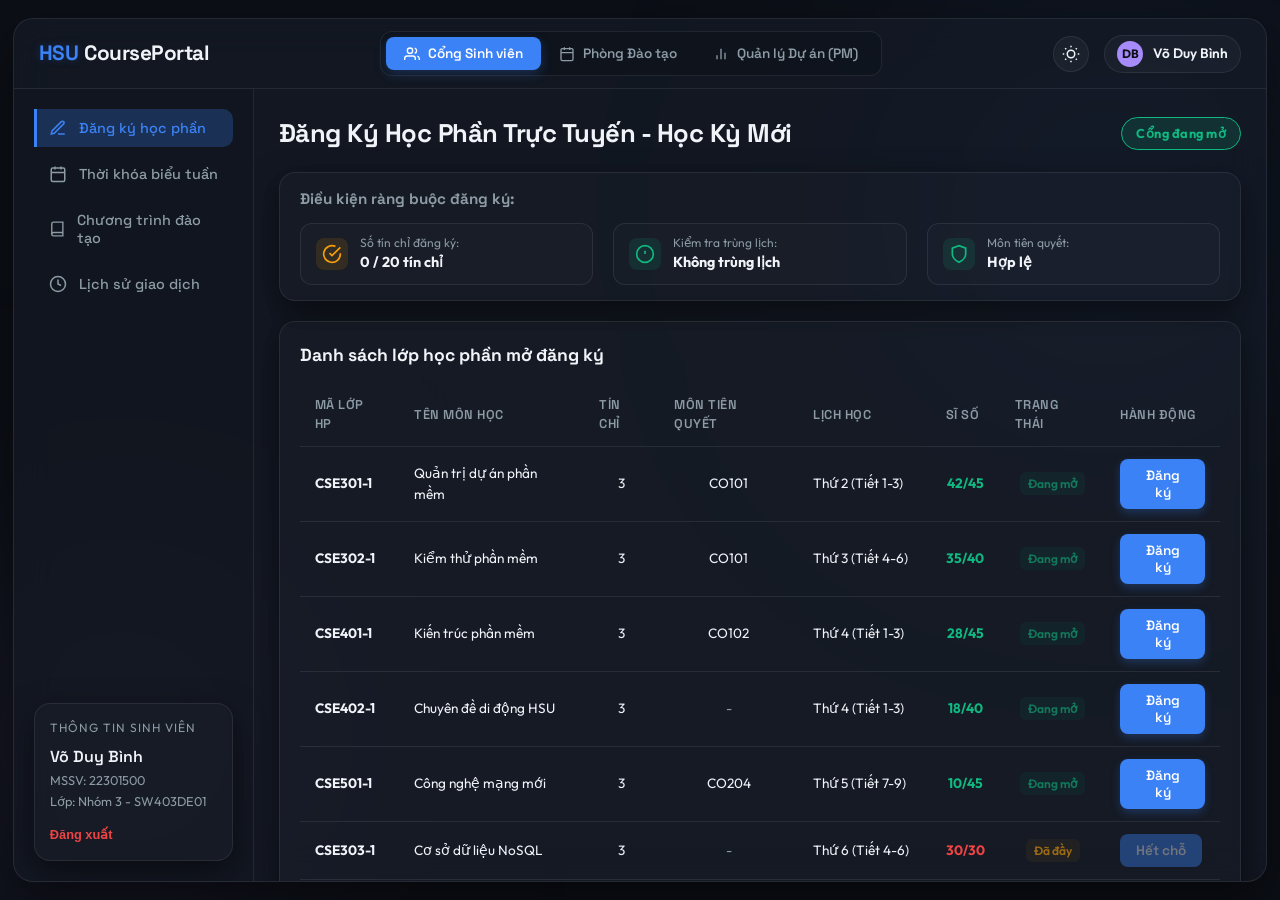
==== commit 12a56577: "fix: resolve web app gantt alignment, dynamic critical path logic, first task delay, and dark mode t" ====
--- a/Project/index.html
+++ b/Project/index.html
@@ -308,7 +308,7 @@
 
                         <div class="sidebar-student-info glass-card">
                             <span class="info-title">Nhân viên Phòng Đào tạo</span>
-                            <span class="info-name">Lê Thanh Tùng</span>
+                            <span class="info-name">Nguyễn Văn Sơn</span>
                             <span class="info-id">Mã số: PĐT018</span>
                         </div>
                     </aside>
@@ -405,8 +405,8 @@
                     <!-- Top PM summary card -->
                     <div class="pm-summary-header glass-card">
                         <div class="pm-title-desc">
-                            <h2>Dashboard Quản Trị Tiến Độ & Rủi Ro Dự Án</h2>
-                            <p>Phân tích tiến độ dự án <strong>Hệ thống Đăng ký Học phần trực tuyến HSU</strong> (12 Tuần)</p>
+                            <h2>Dashboard Quản Trị Tiến Độ & Rủi Ro Dự Án (Phần 2 - 5)</h2>
+                            <p>Đề tài: <strong>Risk and Schedule Management in the Online Course Registration System Construction Project</strong></p>
                         </div>
                         <div class="pm-meta-metrics">
                             <div class="pm-metric-box">
@@ -455,19 +455,19 @@
                                     <input type="range" class="delay-slider" data-task-id="2" min="0" max="4" value="0">
                                 </div>
 
-                                <div class="delay-slider-card">
+                                <div class="delay-slider-card" id="pm-card-task3">
                                     <div class="slider-info-row">
-                                        <span class="task-title">🟢 3. Lập trình Frontend (Ngoài đường găng)</span>
-                                        <span class="float-badge success-bg">Đệm: 1 tuần</span>
+                                        <span class="task-title" id="pm-title-task3">🟢 3. Lập trình Frontend</span>
+                                        <span class="float-badge success-bg" id="pm-float-task3">Đệm: 1 tuần</span>
                                         <span id="delay-val-3" class="delay-num">Trễ: 0 tuần</span>
                                     </div>
                                     <input type="range" class="delay-slider" data-task-id="3" min="0" max="4" value="0">
                                 </div>
 
-                                <div class="delay-slider-card">
+                                <div class="delay-slider-card" id="pm-card-task4">
                                     <div class="slider-info-row">
-                                        <span class="task-title">🟢 4. Thiết kế Database (Ngoài đường găng)</span>
-                                        <span class="float-badge success-bg">Đệm: 2 tuần</span>
+                                        <span class="task-title" id="pm-title-task4">🟢 4. Thiết kế Database</span>
+                                        <span class="float-badge success-bg" id="pm-float-task4">Đệm: 2 tuần</span>
                                         <span id="delay-val-4" class="delay-num">Trễ: 0 tuần</span>
                                     </div>
                                     <input type="range" class="delay-slider" data-task-id="4" min="0" max="4" value="0">
--- a/Project/styles.css
+++ b/Project/styles.css
@@ -1031,7 +1031,7 @@
 }
 
 .gantt-task-name-header {
-    width: 140px;
+    width: 200px;
     padding: 10px 12px;
     font-weight: 700;
     border-right: 1px solid var(--border-color);
@@ -1072,7 +1072,7 @@
 }
 
 .gantt-task-name {
-    width: 140px;
+    width: 200px;
     padding: 0 12px;
     font-weight: 600;
     border-right: 1px solid var(--border-color);
@@ -1239,3 +1239,29 @@
         max-height: none;
     }
 }
+
+/* --- WEB APP AESTHETICS OVERRIDES --- */
+.data-table td {
+    color: var(--text-primary) !important;
+}
+
+.cf-input, .admin-cap-input {
+    background: rgba(0, 0, 0, 0.2) !important;
+    border: 1px solid var(--border-color) !important;
+    color: var(--text-primary) !important;
+    border-radius: 8px;
+    padding: 6px 12px;
+    font-family: var(--font-body);
+    font-size: 0.85rem;
+    outline: none;
+    transition: all 0.3s ease;
+}
+
+[data-theme="light"] .cf-input, [data-theme="light"] .admin-cap-input {
+    background: rgba(255, 255, 255, 0.9) !important;
+}
+
+.cf-input:focus, .admin-cap-input:focus {
+    border-color: var(--primary) !important;
+    box-shadow: 0 0 5px var(--primary-glow) !important;
+}
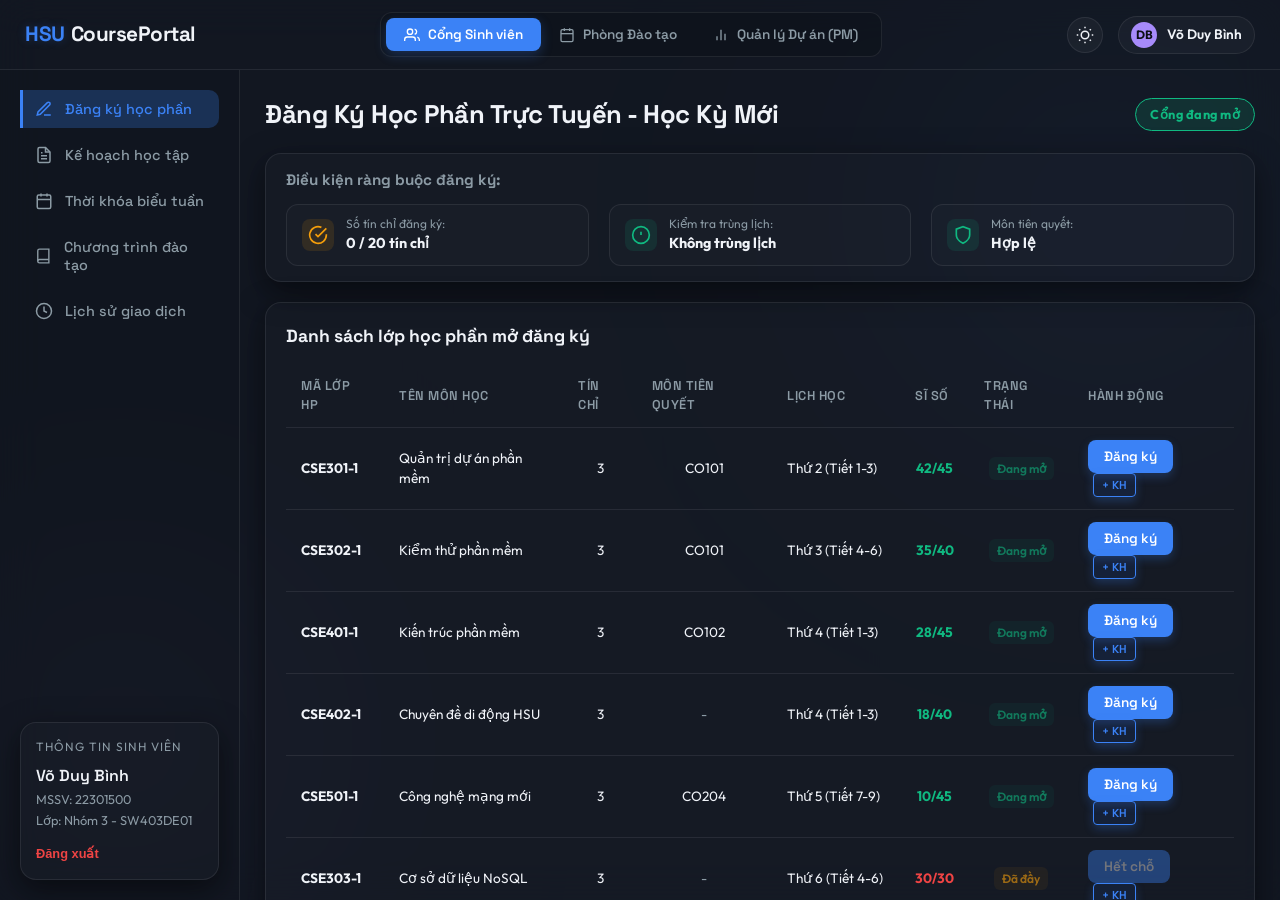
==== commit 7cbbe5e9: "Implement Study Plan and 1-Click Batch Quick Register features in web app and slides" ====
--- a/Project/index.html
+++ b/Project/index.html
@@ -85,6 +85,10 @@
                                 <svg viewBox="0 0 24 24" width="18" height="18" stroke="currentColor" stroke-width="2" fill="none"><path d="M12 20h9"></path><path d="M16.5 3.5a2.121 2.121 0 0 1 3 3L7 19l-4 1 1-4L16.5 3.5z"></path></svg>
                                 Đăng ký học phần
                             </button>
+                            <button class="menu-item" data-view="plan-view">
+                                <svg viewBox="0 0 24 24" width="18" height="18" stroke="currentColor" stroke-width="2" fill="none"><path d="M14 2H6a2 2 0 0 0-2 2v16a2 2 0 0 0 2 2h12a2 2 0 0 0 2-2V8z"></path><polyline points="14 2 14 8 20 8"></polyline><line x1="16" y1="13" x2="8" y2="13"></line><line x1="16" y1="17" x2="8" y2="17"></line><polyline points="10 9 9 9 8 9"></polyline></svg>
+                                Kế hoạch học tập
+                            </button>
                             <button class="menu-item" data-view="timetable-view">
                                 <svg viewBox="0 0 24 24" width="18" height="18" stroke="currentColor" stroke-width="2" fill="none"><rect x="3" y="4" width="18" height="18" rx="2" ry="2"></rect><line x1="16" y1="2" x2="16" y2="6"></line><line x1="8" y1="2" x2="8" y2="6"></line><line x1="3" y1="10" x2="21" y2="10"></line></svg>
                                 Thời khóa biểu tuần
@@ -198,6 +202,81 @@
                                             </tr>
                                         </tbody>
                                     </table>
+                                </div>
+                            </div>
+                        </div>
+
+                        <!-- VIEW: Study Plan -->
+                        <div class="view-pane" id="plan-view">
+                            <div class="view-header-row">
+                                <h2>Kế Hoạch Học Tập & Đăng Ký Nhanh 1-Click</h2>
+                                <div class="registration-status-badge open">Cổng đang mở</div>
+                            </div>
+                            <p class="section-desc">Chuẩn bị trước danh sách môn học mong muốn từ email thông báo của trường HSU. Đăng ký nhanh hàng loạt bằng 1-Click khi cổng mở để tránh sập mạng nghẽn tải!</p>
+
+                            <!-- Plan Summary Banner -->
+                            <div class="plan-summary-box glass-card" style="margin-bottom: 20px; padding: 15px;">
+                                <div style="display: flex; justify-content: space-between; align-items: center; flex-wrap: wrap; gap: 15px;">
+                                    <div style="display: flex; gap: 30px;">
+                                        <div>
+                                            <span style="color: var(--text-secondary); font-size: 0.85rem;">Tín chỉ kế hoạch:</span>
+                                            <strong style="display: block; font-size: 1.25rem; color: var(--primary);" id="plan-credits-sum">0 TC (Giới hạn 12-24 TC)</strong>
+                                        </div>
+                                        <div>
+                                            <span style="color: var(--text-secondary); font-size: 0.85rem;">Trạng thái kế hoạch:</span>
+                                            <strong style="display: block; font-size: 1.25rem;" id="plan-validation-status">Chưa có môn học</strong>
+                                        </div>
+                                    </div>
+                                    <button class="primary-btn" id="plan-register-all-btn" style="background: linear-gradient(135deg, #10b981 0%, #059669 100%); font-weight: bold; border: none; padding: 12px 24px; box-shadow: 0 4px 15px rgba(16, 185, 129, 0.2); border-radius: 8px; cursor: pointer; transition: all 0.3s ease;">
+                                        ⚡ Đăng ký nhanh toàn bộ kế hoạch (1-Click)
+                                    </button>
+                                </div>
+                            </div>
+
+                            <!-- Two-column planning interface -->
+                            <div class="two-col-layout" style="display: grid; grid-template-columns: 1.2fr 1fr; gap: 20px; min-height: 450px; margin-top: 10px;">
+                                <!-- Left Column: Open classes listing -->
+                                <div class="table-section glass-card" style="display: flex; flex-direction: column; padding: 18px;">
+                                    <h3 style="margin-bottom: 12px; font-size: 1.05rem;">Lớp học mở học kỳ này</h3>
+                                    <div class="responsive-table-wrapper" style="flex: 1; overflow-y: auto; max-height: 500px;">
+                                        <table class="data-table">
+                                            <thead>
+                                                <tr>
+                                                    <th>Mã HP</th>
+                                                    <th>Tên lớp học phần</th>
+                                                    <th style="text-align: center;">TC</th>
+                                                    <th>Lịch học</th>
+                                                    <th style="text-align: center;">Hành động</th>
+                                                </tr>
+                                            </thead>
+                                            <tbody id="plan-open-classes-body">
+                                                <!-- Dynamic content from JS -->
+                                            </tbody>
+                                        </table>
+                                    </div>
+                                </div>
+
+                                <!-- Right Column: Planned classes listing & validation warnings -->
+                                <div class="table-section glass-card" style="display: flex; flex-direction: column; padding: 18px;">
+                                    <h3 style="margin-bottom: 12px; font-size: 1.05rem;">Kế hoạch học tập học kỳ này</h3>
+                                    <div class="responsive-table-wrapper" style="flex: 1; overflow-y: auto; max-height: 500px;">
+                                        <table class="data-table">
+                                            <thead>
+                                                <tr>
+                                                    <th>Mã HP</th>
+                                                    <th>Tên lớp HP</th>
+                                                    <th style="text-align: center;">TC</th>
+                                                    <th>Kết quả check lỗi</th>
+                                                    <th style="text-align: center;">Xóa</th>
+                                                </tr>
+                                            </thead>
+                                            <tbody id="plan-selected-classes-body">
+                                                <tr>
+                                                    <td colspan="5" style="text-align: center; color: var(--text-secondary); padding: 40px 0;">Chưa thêm môn học nào vào kế hoạch.</td>
+                                                </tr>
+                                            </tbody>
+                                        </table>
+                                    </div>
                                 </div>
                             </div>
                         </div>
--- a/Project/styles.css
+++ b/Project/styles.css
@@ -104,14 +104,14 @@
 .app-container {
     position: relative;
     z-index: 10;
-    width: 98vw;
-    height: 96vh;
-    max-width: 1500px;
-    max-height: 900px;
+    width: 100vw;
+    height: 100vh;
+    max-width: none;
+    max-height: none;
     background: var(--card-bg);
-    border: 1px solid var(--border-color);
-    border-radius: 20px;
-    box-shadow: 0 20px 50px var(--shadow-color);
+    border: none;
+    border-radius: 0px;
+    box-shadow: none;
     backdrop-filter: blur(var(--glass-blur));
     -webkit-backdrop-filter: blur(var(--glass-blur));
     display: flex;
